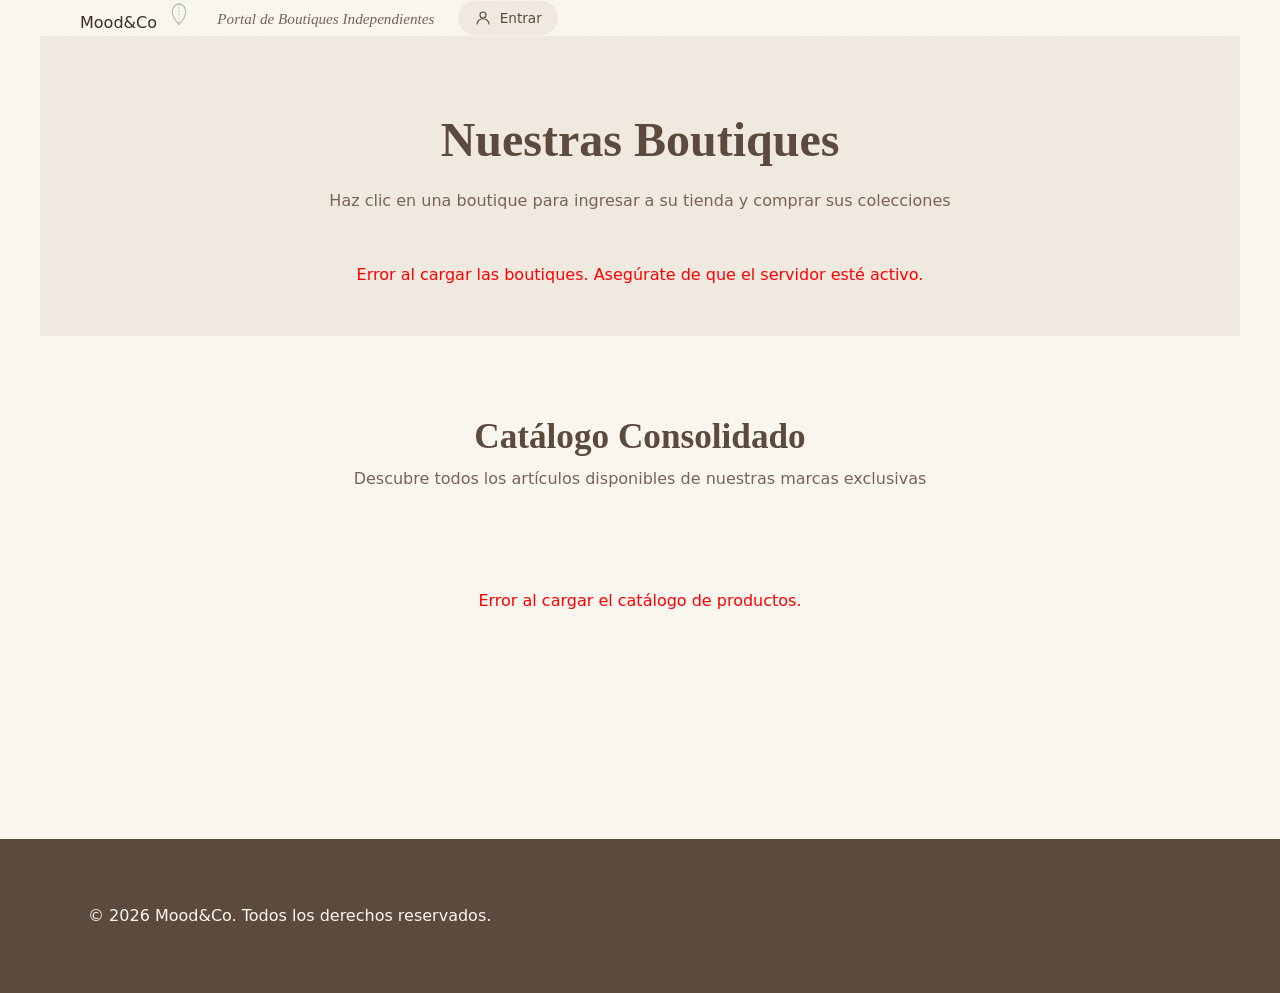
==== Frontend/checkout.html @ 3e592bfa "otravez" ====
<!DOCTYPE html>
<html lang="es">

<head>
  <meta charset="UTF-8" />
  <meta name="viewport" content="width=device-width, initial-scale=1.0" />
  <title>Checkout Seguro — WebRopa</title>

  <link rel="preconnect" href="https://fonts.googleapis.com" />
  <link rel="preconnect" href="https://fonts.gstatic.com" crossorigin />
  <link
    href="https://fonts.googleapis.com/css2?family=Playfair+Display:ital,wght@0,400;0,600;0,700;1,400&family=Poppins:wght@300;400;500;600&display=swap"
    rel="stylesheet" />

  <link rel="stylesheet" href="css/style.css" />
  <link rel="stylesheet" href="css/checkout.css" />
</head>

<body>

  <header class="navbar" role="banner">
    <div class="navbar__inner" style="justify-content: center; position: relative;">
      <a href="carrito.html" id="js-back-link" class="back-link" style="position: absolute; left: 0;">← Volver a la
        bolsa</a>
      <a href="index.html" class="navbar__logo">
        <span class="logo__script">Web</span><span class="logo__block">Ropa</span>
      </a>
    </div>
  </header>

  <main class="checkout-page section-container" id="checkout-main-view">
    <div class="checkout-header">
      <h1 class="checkout-title">Finalizar Compra ✦</h1>
      <nav class="checkout-progress" aria-label="Progreso de compra">
        <ol class="progress-steps">
          <li class="step step--completed">Bolsa</li>
          <li class="step step--active" id="step-envio">Envío y Pago</li>
          <li class="step" id="step-confirmacion">Confirmación</li>
        </ol>
      </nav>
    </div>

    <div class="checkout-layout">

      <div class="checkout-form-section">

        <section class="checkout-panel">
          <h2 class="panel-title">1. Información de Contacto</h2>
          <div class="form-row form-row--2cols">
            <div class="form-group">
              <label for="contacto-nombre">Nombre Completo</label>
              <input type="text" id="contacto-nombre" class="form-input" readonly />
            </div>
            <div class="form-group">
              <label for="contacto-telefono">Teléfono</label>
              <input type="tel" id="contacto-telefono" class="form-input" readonly />
            </div>
          </div>
          <div class="form-row">
            <div class="form-group">
              <label for="contacto-email">Correo Electrónico</label>
              <input type="email" id="contacto-email" class="form-input" readonly />
            </div>
          </div>
        </section>

        <section class="checkout-panel">
          <h2 class="panel-title">2. Método de Entrega</h2>
          <div class="delivery-details-panel"
            style="display: block; border: 1px solid var(--color-border); border-radius: 8px; padding: 1.5rem; background: #fafafa;">
            <div class="store-info-box">
              <h3 style="margin: 0 0 0.5rem 0; font-family: var(--font-serif); color: var(--color-primary);">Tienda
                Seleccionada (Recojo Físico)</h3>
              <p style="margin: 0; color: var(--color-muted); font-size: 0.95rem; line-height: 1.5;">
                <strong>Dirección:</strong> Jr. Los Gatos 123, Tarapoto, San Martín<br>
                <strong>Horario de Atención:</strong> Lunes a Sábado de 09:00 AM a 08:00 PM<br>
                <em>Disponibilidad: El stock será reservado por 10 minutos al confirmar.</em>
              </p>
            </div>
          </div>
        </section>

        <div class="action-container" style="text-align: right; margin-top: 2rem;">
          <button style="color: black;" type="button" id="btn-procesar-orden" class="btn-primary"
            onclick="procesarCreacionPedido()">
            Confirmar Compra ✦
          </button>
        </div>
      </div>

      <aside class="checkout-summary-section">
        <div class="order-summary-card">
          <h2 class="summary-title">Resumen de tu pedido</h2>

          <div class="summary-items-list" id="checkout-items-list-wrap">
          </div>

          <hr class="summary-divider" />

          <div class="coupon-section">
            <label for="cupon-codigo" class="sr-only">Código promocional</label>
            <div class="coupon-input-group">
              <input type="text" id="cupon-codigo" class="form-input" placeholder="Código de cupón" />
              <button type="button" id="btn-aplicar-cupon" class="btn-coupon-action"
                onclick="validarYAplicarDescuento()">Aplicar</button>
            </div>
            <span id="cupon-status-msg" class="coupon-hint" aria-live="polite"></span>
          </div>

          <hr class="summary-divider" />

          <div class="summary-totals">
            <div class="summary-row">
              <span>Subtotal General</span>
              <span id="chk-subtotal">S/. 0.00</span>
            </div>
            <div class="summary-row" id="row-descuento" style="display: none; color: #c94c4c;">
              <span>Descuento aplicado</span>
              <span id="chk-descuento">-S/. 0.00</span>
            </div>
            <div class="summary-row">
              <span>Logística / Envío</span>
              <span id="chk-envio">S/. 0.00</span>
            </div>
            <div class="summary-row summary-row--grand-total">
              <span>Monto Total Final</span>
              <strong id="chk-total">S/. 0.00</strong>
            </div>
          </div>
        </div>
      </aside>
    </div>
  </main>

  <main class="checkout-page section-container" id="checkout-success-view" style="display: none;">
    <div class="success-card">
      <div class="success-icon-wrap">✓</div>
      <h1 class="success-title">¡Gracias por tu compra con alma!</h1>
      <p class="success-subtitle">Tu pago ha sido procesado correctamente y el inventario ha sido actualizado.</p>

      <div class="receipt-box">
        <h2 class="receipt-box__title">Boleta de Venta Electrónica</h2>
        <div class="receipt-row"><strong>Número de Boleta:</strong> <span id="rec-numero">—</span></div>
        <div class="receipt-row"><strong>Cliente Titular:</strong> <span id="rec-cliente">—</span></div>
        <div class="receipt-row"><strong>Estado del Pedido:</strong> <span class="badge badge--success">CONFIRMADO /
            PAGADO</span></div>
        <div class="receipt-row" id="rec-row-codigo-recojo" style="display:none;">
          <strong>Código de Recojo en Tienda:</strong> <code id="rec-codigo-recojo"
            style="background:#F3F6F1; padding:4px 8px; font-weight:600; color:var(--color-sage);">—</code>
        </div>
        <hr style="border:0; border-top:1px dashed #ddd; margin:1rem 0;" />
        <div class="receipt-row"><strong>Monto Total Cancelado:</strong> <strong id="rec-total"
            style="font-size:1.1rem; color:#2A2A2A;">—</strong></div>
      </div>

      <a href="index.html" class="btn-primary"
        style="display:inline-block; text-decoration:none; margin-top:2rem;">Seguir explorando la tienda</a>
    </div>
  </main>

  <footer class="footer">
    <div class="footer__bottom">
      <p>© 2026 WebRopa · Transacciones Seguras.</p>
    </div>
  </footer>

  <script src="config/config.js"></script>
  <script>
    const API_URL = CONFIG.API_URL;

    // Obtener parámetros de URL
    const urlParams = new URLSearchParams(window.location.search);
    const empresaId = urlParams.get('empresa') || null;

    // Ajustar enlace de retorno dinámicamente
    const backLink = document.getElementById('js-back-link');
    if (backLink) {
      backLink.href = empresaId ? `index.html?empresa=${empresaId}` : 'index.html';
      backLink.textContent = '← Volver a la tienda';
    }

    // Cargar y validar sesión del cliente
    const sesion = JSON.parse(localStorage.getItem('webropa_user') || 'null');
    if (!sesion || !sesion.token) {
      alert("Sesión inválida o expirada. Por favor, inicia sesión para procesar tus pedidos.");
      window.location.href = empresaId ? `index.html?empresa=${empresaId}` : 'index.html';
    }

    const TOKEN = sesion.token;
    const USUARIO_ID = sesion.clientId;

    let subtotalBaseCalculado = 0;
    let costoEnvioCalculado = 0.00; // Siempre 0 porque es recojo en tienda
    let descuentoCalculado = 0.00;
    let cuponSeleccionadoObjeto = null;
    let itemsEnBolsaGlobal = [];

    document.addEventListener("DOMContentLoaded", () => {
      verificarSesionYDatos();
      sincronizarCarritoYRecuperar();
    });

    // RF-CL-20: Validación de Autenticación
    function verificarSesionYDatos() {
      fetch(`${API_URL}/usuarios/me`, {
        headers: { 'Authorization': 'Bearer ' + TOKEN }
      })
        .then(res => {
          if (!res.ok) throw new Error("Sesión inválida");
          return res.json();
        })
        .then(user => {
          document.getElementById('contacto-nombre').value = user.nombre || '';
          document.getElementById('contacto-telefono').value = user.telefono || '';
          document.getElementById('contacto-email').value = user.correo || '';
        })
        .catch(() => {
          localStorage.removeItem('webropa_user');
          alert("Sesión inválida o expirada. Por favor, inicia sesión para procesar tus pedidos.");
          window.location.href = empresaId ? `index.html?empresa=${empresaId}` : 'index.html';
        });
    }

    // Sincronizar carrito local (localStorage) a la base de datos (Spring Boot)
    async function sincronizarCarritoYRecuperar() {
      try {
        // 1. Obtener o crear el carrito del usuario en la base de datos
        let resCarrito = await fetch(`${API_URL}/carritos/usuario/${USUARIO_ID}`, {
          headers: { 'Authorization': 'Bearer ' + TOKEN }
        });

        let carrito = null;
        if (resCarrito.ok) {
          carrito = await resCarrito.json();
        } else {
          let resCrear = await fetch(`${API_URL}/carritos/usuario/${USUARIO_ID}`, {
            method: 'POST',
            headers: {
              'Authorization': 'Bearer ' + TOKEN,
              'Content-Type': 'application/json'
            }
          });
          if (resCrear.ok) {
            carrito = await resCrear.json();
          } else {
            throw new Error("No se pudo obtener ni crear el carrito en la base de datos.");
          }
        }

        const carritoId = carrito.id;

        // 2. Obtener los items actuales en la base de datos de este carrito para limpiarlos
        let resItems = await fetch(`${API_URL}/carritoitems`, {
          headers: { 'Authorization': 'Bearer ' + TOKEN }
        });
        if (!resItems.ok) throw new Error("Error al consultar items del carrito");
        const allItems = await resItems.json();
        const itemsAEliminar = allItems.filter(item => item.carrito && item.carrito.id === carritoId);

        for (const item of itemsAEliminar) {
          await fetch(`${API_URL}/carritoitems/${item.id}`, {
            method: 'DELETE',
            headers: { 'Authorization': 'Bearer ' + TOKEN }
          });
        }

        // 3. Insertar items del localStorage
        const allCarts = JSON.parse(localStorage.getItem('webropa_carts') || '{}');
        const localCart = allCarts[empresaId] || [];

        if (localCart.length === 0) {
          alert("Tu bolsa está vacía. Agrega productos antes de realizar el checkout.");
          window.location.href = empresaId ? `index.html?empresa=${empresaId}` : 'index.html';
          return;
        }

        for (const item of localCart) {
          const parts = String(item.product.id).split('-');
          let variantId = parts.length > 1 ? parseInt(parts[1]) : null;

          if (!variantId && item.product.variantes && item.product.variantes.length > 0) {
            variantId = item.product.variantes[0].id;
          }

          if (variantId) {
            await fetch(`${API_URL}/carritoitems`, {
              method: 'POST',
              headers: {
                'Authorization': 'Bearer ' + TOKEN,
                'Content-Type': 'application/json'
              },
              body: JSON.stringify({
                carrito: { id: carritoId },
                variante: { id: variantId },
                cantidad: item.quantity
              })
            });
          }
        }

        // 4. Recuperar y renderizar
        recuperarItemsParaResumen();

      } catch (error) {
        console.error("Error en sincronización del carrito:", error);
        alert("Error al sincronizar tu bolsa de compras. Inténtalo de nuevo.");
      }
    }

    // Recuperar items directamente de la API para sincronización de stock real
    function recuperarItemsParaResumen() {
      fetch(`${API_URL}/carritos/usuario/${USUARIO_ID}`, {
        headers: { 'Authorization': 'Bearer ' + TOKEN }
      })
        .then(res => res.ok ? res.json() : null)
        .then(carrito => {
          if (!carrito) return;
          return fetch(`${API_URL}/carritoitems`, {
            headers: { 'Authorization': 'Bearer ' + TOKEN }
          });
        })
        .then(res => res.json())
        .then(allItems => {
          // Filtrar del lado del cliente de forma rápida
          itemsEnBolsaGlobal = allItems.filter(item => item.carrito && item.carrito.usuario.id === USUARIO_ID);
          renderizarResumenDerecho(itemsEnBolsaGlobal);
        });
    }

    function renderizarResumenDerecho(items) {
      const wrap = document.getElementById("checkout-items-list-wrap");
      wrap.innerHTML = "";
      subtotalBaseCalculado = 0;

      if (items.length === 0) {
        wrap.innerHTML = "<p>No hay artículos válidos para comprar.</p>";
        document.getElementById("btn-procesar-orden").disabled = true;
        return;
      }

      items.forEach(item => {
        const precioUnitario = parseFloat(item.variante.producto.precio);
        const cant = parseInt(item.cantidad);
        const filaTotal = precioUnitario * cant;
        subtotalBaseCalculado += filaTotal;

        const html = `
                <div class="mini-item">
                   <img src="${item.variante.producto.imagen_url || 'https://images.unsplash.com/photo-1515886657613-9f3515b0c78f?w=100&q=80'}" class="mini-item__img" />
                   <div class="mini-item__info">
                       <h4 class="mini-item__name">${item.variante.producto.nombre}</h4>
                       <span class="mini-item__meta">Talla: ${item.variante.talla} | Cantidad: ${cant}</span>
                   </div>
                   <div class="mini-item__price">S/. ${filaTotal.toFixed(2)}</div>
                </div>
            `;
        wrap.insertAdjacentHTML("beforeend", html);
      });

      ejecutarRecalculoMontosTransaccional();
    }

    // RF-CL-22: Selección de Método de Despacho (Removido, solo recojo)
    function alternarMetodoEntrega() {
      // Obsoleto
    }

    // RF-CL-24: Aplicación y validación de Cupones desde la Base de Datos
    function validarYAplicarDescuento() {
      const inputCodigo = document.getElementById("cupon-codigo").value.trim();
      const msg = document.getElementById("cupon-status-msg");

      if (!inputCodigo) {
        msg.textContent = "Ingresa un código de cupón.";
        msg.style.color = "#c94c4c";
        return;
      }

      // Consultamos la API de cupones de Spring Boot
      fetch(`${API_URL}/cupones`, {
        headers: { 'Authorization': 'Bearer ' + TOKEN }
      })
        .then(res => res.json())
        .then(cupones => {
          const encontrado = cupones.find(c => c.codigo.toUpperCase() === inputCodigo.toUpperCase());

          if (!encontrado) {
            throw new Error("El cupón no existe en nuestro registro.");
          }
          if (encontrado.estado !== 'ACTIVO') {
            throw new Error("El código promocional ya no se encuentra activo.");
          }
          if (encontrado.usos_maximos && encontrado.usos_actuales >= encontrado.usos_maximos) {
            throw new Error("El cupón ha agotado su límite de usos permitidos.");
          }
          if (encontrado.minimo_compra && subtotalBaseCalculado < encontrado.minimo_compra) {
            throw new Error(`Este cupón requiere un consumo mínimo de S/. ${encontrado.minimo_compra.toFixed(2)}`);
          }

          // Si pasa las validaciones del backend, calculamos el descuento exacto
          cuponSeleccionadoObjeto = encontrado;
          if (encontrado.tipo === 'PORCENTAJE') {
            descuentoCalculado = subtotalBaseCalculado * (parseFloat(encontrado.valor) / 100);
          } else {
            descuentoCalculado = parseFloat(encontrado.valor);
          }

          // Mostrar en UI
          msg.textContent = "¡Cupón aplicado con éxito! ♡";
          msg.style.color = "var(--color-sage)";
          document.getElementById("row-descuento").style.display = "flex";
          document.getElementById("chk-descuento").textContent = `-S/. ${descuentoCalculado.toFixed(2)}`;

          ejecutarRecalculoMontosTransaccional();
        })
        .catch(err => {
          msg.textContent = err.message || "Error al procesar el cupón.";
          msg.style.color = "#c94c4c";
          cuponSeleccionadoObjeto = null;
          descuentoCalculado = 0.00;
          document.getElementById("row-descuento").style.display = "none";
          ejecutarRecalculoMontosTransaccional();
        });
    }

    // RF-CL-17: Cálculos de montos en tiempo real con 2 decimales
    function ejecutarRecalculoMontosTransaccional() {
      const totalFinal = (subtotalBaseCalculado - descuentoCalculado) + costoEnvioCalculado;

      document.getElementById("chk-subtotal").textContent = `S/. ${subtotalBaseCalculado.toFixed(2)}`;
      document.getElementById("chk-envio").textContent = costoEnvioCalculado === 0 ? "Gratis" : `S/. ${costoEnvioCalculado.toFixed(2)}`;
      document.getElementById("chk-total").textContent = `S/. ${(totalFinal < 0 ? 0 : totalFinal).toFixed(2)}`;
    }

    // RF-CL-21: Guardado del Pedido, bloqueo de stock e invocación a Pasarela de Pago
    function procesarCreacionPedido() {
      const btn = document.getElementById("btn-procesar-orden");

      btn.disabled = true;
      btn.textContent = "Reservando Stock...";

      // Preparar objeto orden conforme espera PedidosController
      const datosPedido = {
        usuario: { id: USUARIO_ID },
        cupon: cuponSeleccionadoObjeto ? { codigo: cuponSeleccionadoObjeto.codigo } : null,
        notas: "Recojo en tienda"
      };

      // Paso A: Crear pedido en Spring Boot (Este endpoint descuenta stock temporalmente)
      fetch(`${API_URL}/pedidos`, {
        method: "POST",
        headers: {
          "Content-Type": "application/json",
          "Authorization": "Bearer " + TOKEN
        },
        body: JSON.stringify(datosPedido)
      })
        .then(res => {
          if (!res.ok) return res.text().then(text => { throw new Error(text) });
          return res.json();
        })
        .then(pedidoInstanciado => {
          // Limpiar carrito local
          const allCarts = JSON.parse(localStorage.getItem('webropa_carts') || '{}');
          delete allCarts[empresaId];
          localStorage.setItem('webropa_carts', JSON.stringify(allCarts));

          // Paso B: Redirigir a Pasarela de Pagos (pago.html)
          window.location.href = `pago.html?pedido_id=${pedidoInstanciado.id}&empresa=${empresaId || ''}`;
        })
        .catch(err => {
          alert(`Error al confirmar compra: ${err.message}`);
          btn.disabled = false;
          btn.textContent = "Confirmar Compra ✦";
        });
    }
  </script>
</body>

</html>
---- Frontend/css/style.css ----
/* ================================================================
   style.css — WebRopa Global Styles
   Alcance: variables, reset, tipografía, navbar, footer,
            modal de auth, drawer del carrito, toasts
   ================================================================ */

/* ── Variables de diseño ──────────────────────────────────── */
:root {
  /* Paleta terrosa / Pinterest warm */
  --color-cream:      #FAF6F0;
  --color-cream-dark: #F0E9DF;
  --color-terracotta: #D8A48F;
  --color-terracotta-dark: #C4896F;
  --color-sage:       #A8B89C;
  --color-sage-dark:  #8DA082;
  --color-mustard:    #E3B23C;
  --color-mustard-dark: #C89A28;
  --color-brown:      #5C4A3D;
  --color-brown-light:#7A6355;
  --color-text:       #3A2E28;
  --color-text-muted: #7A6355;
  --color-white:      #FFFFFF;

  /* Tipografía */
  --font-serif:  'Playfair Display', Georgia, serif;
  --font-sans:   'Poppins', system-ui, sans-serif;

  /* Espaciados y radios */
  --radius-sm:  6px;
  --radius-md:  14px;
  --radius-lg:  24px;
  --radius-xl:  40px;
  --radius-pill:999px;

  /* Sombras cálidas */
  --shadow-sm:  2px 4px 12px rgba(92, 74, 61, 0.12);
  --shadow-md:  4px 8px 24px rgba(92, 74, 61, 0.18);
  --shadow-lg:  6px 16px 40px rgba(92, 74, 61, 0.22);
  --shadow-warm-hover: 6px 10px 30px rgba(216, 164, 143, 0.4);

  /* Transiciones */
  --ease-out-slow: cubic-bezier(0.22, 1, 0.36, 1);
  --transition:  0.35s var(--ease-out-slow);

  /* Layout */
  --max-width:  1200px;
  --navbar-h:   72px;
}

/* ── Reset y base ─────────────────────────────────────────── */
*, *::before, *::after {
  box-sizing: border-box;
  margin: 0;
  padding: 0;
}

html {
  scroll-behavior: smooth;
  font-size: 16px;
}

body {
  font-family: var(--font-sans);
  color: var(--color-text);
  background-color: var(--color-cream);
  /* Paper texture via SVG noise */
  background-image: url("data:image/svg+xml,%3Csvg xmlns='http://www.w3.org/2000/svg' width='400' height='400'%3E%3Cfilter id='noise'%3E%3CfeTurbulence type='fractalNoise' baseFrequency='0.65' numOctaves='3' stitchTiles='stitch'/%3E%3CfeColorMatrix type='saturate' values='0'/%3E%3C/filter%3E%3Crect width='400' height='400' filter='url(%23noise)' opacity='0.035'/%3E%3C/svg%3E");
  min-height: 100vh;
  line-height: 1.65;
  -webkit-font-smoothing: antialiased;
}

img {
  display: block;
  max-width: 100%;
  height: auto;
}

a {
  color: inherit;
  text-decoration: none;
}

ul, ol { list-style: none; }

button {
  cursor: pointer;
  font-family: inherit;
  border: none;
  background: none;
  padding: 0;
}

/* Accesibilidad: clase para ocultar visualmente pero mantener para screen readers */
.sr-only {
  position: absolute;
  width: 1px; height: 1px;
  padding: 0; margin: -1px;
  overflow: hidden;
  clip: rect(0,0,0,0);
  white-space: nowrap;
  border: 0;
}

/* Focus visible global */
:focus-visible {
  outline: 2px dashed var(--color-terracotta);
  outline-offset: 3px;
  border-radius: var(--radius-sm);
}


/* ── Contenedores utilitarios ─────────────────────────────── */
.section-container {
  max-width: var(--max-width);
  margin: 0 auto;
  padding: 0 clamp(1rem, 4vw, 3rem);
}

.section-header {
  margin-bottom: 3rem;
  text-align: center;
}

.section-header--flex {
  display: flex;
  justify-content: space-between;
  align-items: flex-end;
  text-align: left;
  gap: 1.5rem;
  flex-wrap: wrap;
}

.section-title {
  font-family: var(--font-serif);
  font-size: clamp(2rem, 4vw, 3rem);
  font-weight: 700;
  color: var(--color-brown);
  line-height: 1.15;
}

.section-subtitle {
  font-size: 1rem;
  color: var(--color-text-muted);
  margin-top: 0.5rem;
  font-weight: 300;
}


/* ================================================================
   NAVBAR
================================================================ */
.navbar {
  position: sticky;
  top: 0;
  z-index: 100;
  height: var(--navbar-h);
  background-color: var(--color-cream);
  /* Paper texture on navbar */
  background-image: url("data:image/svg+xml,%3Csvg xmlns='http://www.w3.org/2000/svg' width='300' height='300'%3E%3Cfilter id='n'%3E%3CfeTurbulence type='fractalNoise' baseFrequency='0.7' numOctaves='3' stitchTiles='stitch'/%3E%3CfeColorMatrix type='saturate' values='0'/%3E%3C/filter%3E%3Crect width='300' height='300' filter='url(%23n)' opacity='0.04'/%3E%3C/svg%3E");
  border-bottom: 1.5px solid var(--color-terracotta);
  box-shadow: var(--shadow-sm);
}

.navbar__inner {
  max-width: var(--max-width);
  margin: 0 auto;
  padding: 0 clamp(1rem, 4vw, 2.5rem);
  height: 100%;
  display: flex;
  align-items: center;
  gap: 1.5rem;
}

/* Logo */
.navbar__logo {
  display: flex;
  align-items: center;
  gap: 0.4rem;
  text-decoration: none;
  flex-shrink: 0;
}

.logo__script {
  font-family: var(--font-serif);
  font-style: italic;
  font-size: 1.7rem;
  font-weight: 400;
  color: var(--color-terracotta);
  line-height: 1;
}

.logo__block {
  font-family: var(--font-sans);
  font-size: 1.4rem;
  font-weight: 600;
  color: var(--color-brown);
  letter-spacing: -0.5px;
}

.logo__doodle {
  width: 28px;
  height: 28px;
  margin-left: 0.2rem;
  animation: sway 4s ease-in-out infinite;
}

@keyframes sway {
  0%, 100% { transform: rotate(-5deg); }
  50%       { transform: rotate(5deg); }
}

/* Search */
.navbar__search {
  flex: 1;
  max-width: 400px;
  margin: 0 auto;
}

.search-box {
  display: flex;
  align-items: center;
  gap: 0.6rem;
  background: var(--color-cream-dark);
  border: 1.5px solid var(--color-cream-dark);
  border-radius: var(--radius-pill);
  padding: 0.5rem 1.2rem;
  transition: var(--transition);
}

.search-box:focus-within {
  border-color: var(--color-terracotta);
  box-shadow: 0 0 0 3px rgba(216, 164, 143, 0.2);
}

.search-box__icon {
  width: 18px;
  height: 18px;
  color: var(--color-text-muted);
  flex-shrink: 0;
}

.search-box__input {
  flex: 1;
  border: none;
  background: transparent;
  font-family: var(--font-sans);
  font-size: 0.9rem;
  color: var(--color-text);
  outline: none;
}

.search-box__input::placeholder {
  color: var(--color-text-muted);
  font-style: italic;
}

/* Actions */
.navbar__actions {
  display: flex;
  align-items: center;
  gap: 0.75rem;
  flex-shrink: 0;
}

/* User menu */
.user-menu {
  position: relative;
}

.user-menu__trigger {
  display: flex;
  align-items: center;
  gap: 0.45rem;
  padding: 0.5rem 1rem;
  border-radius: var(--radius-pill);
  background: var(--color-cream-dark);
  color: var(--color-brown);
  font-size: 0.85rem;
  font-weight: 500;
  transition: var(--transition);
}

.user-menu__trigger:hover {
  background: var(--color-terracotta);
  color: var(--color-white);
}

.icon-user {
  width: 18px;
  height: 18px;
}

.user-menu__name {
  max-width: 80px;
  white-space: nowrap;
  overflow: hidden;
  text-overflow: ellipsis;
}

/* Dropdown */
.user-menu__dropdown {
  position: absolute;
  top: calc(100% + 8px);
  right: 0;
  min-width: 180px;
  background: var(--color-cream);
  border: 1.5px solid var(--color-cream-dark);
  border-radius: var(--radius-md);
  box-shadow: var(--shadow-md);
  overflow: hidden;
  opacity: 0;
  visibility: hidden;
  transform: translateY(-6px);
  transition: var(--transition);
  z-index: 200;
}

.user-menu__dropdown.is-open {
  opacity: 1;
  visibility: visible;
  transform: translateY(0);
}

.dropdown-item {
  display: block;
  width: 100%;
  text-align: left;
  padding: 0.75rem 1.2rem;
  font-size: 0.9rem;
  color: var(--color-text);
  transition: background 0.2s ease;
}

.dropdown-item:hover {
  background: var(--color-cream-dark);
  color: var(--color-brown);
}

.dropdown-item--cta {
  font-weight: 600;
  color: var(--color-terracotta-dark);
}

.dropdown-item--danger {
  color: #c0392b;
}

.dropdown-divider {
  border: none;
  border-top: 1px solid var(--color-cream-dark);
  margin: 0.25rem 0;
}

/* Cart button */
.cart-trigger {
  position: relative;
  padding: 0.5rem;
  color: var(--color-brown);
  border-radius: var(--radius-md);
  transition: var(--transition);
}

.cart-trigger:hover {
  color: var(--color-terracotta-dark);
  transform: translateY(-2px);
}

.icon-cart {
  width: 26px;
  height: 26px;
}

.cart-trigger__badge {
  position: absolute;
  top: -2px;
  right: -4px;
  background: var(--color-terracotta);
  color: var(--color-white);
  font-size: 0.7rem;
  font-weight: 700;
  min-width: 18px;
  height: 18px;
  border-radius: var(--radius-pill);
  display: flex;
  align-items: center;
  justify-content: center;
  padding: 0 4px;
  border: 2px solid var(--color-cream);
  transform: scale(0);
  transition: transform 0.3s var(--ease-out-slow);
}

.cart-trigger__badge.is-visible {
  transform: scale(1);
}


/* ================================================================
   FOOTER
================================================================ */
.footer {
  background-color: var(--color-brown);
  color: var(--color-cream);
  margin-top: 6rem;
}

.footer__inner {
  max-width: var(--max-width);
  margin: 0 auto;
  padding: 4rem clamp(1rem, 4vw, 3rem);
  display: grid;
  grid-template-columns: 1.5fr 1fr;
  gap: 3rem;
}

@media (max-width: 700px) {
  .footer__inner { grid-template-columns: 1fr; }
}

.footer__logo {
  display: flex;
  align-items: center;
  gap: 0.3rem;
  margin-bottom: 1rem;
}

.footer__logo .logo__script { color: var(--color-terracotta); }
.footer__logo .logo__block  { color: var(--color-cream); }

.footer__tagline {
  font-size: 0.95rem;
  color: rgba(250,246,240,0.7);
  font-style: italic;
  margin-bottom: 1.5rem;
  max-width: 280px;
  line-height: 1.5;
}

.footer__socials {
  display: flex;
  gap: 0.75rem;
}

.social-icon {
  width: 36px;
  height: 36px;
  display: flex;
  align-items: center;
  justify-content: center;
  border: 1.5px solid rgba(250,246,240,0.3);
  border-radius: var(--radius-md);
  color: rgba(250,246,240,0.7);
  transition: var(--transition);
}

.social-icon svg { width: 18px; height: 18px; }

.social-icon:hover {
  border-color: var(--color-terracotta);
  color: var(--color-terracotta);
  transform: translateY(-3px);
}

.footer__links {
  display: grid;
  grid-template-columns: repeat(3, 1fr);
  gap: 2rem;
}

@media (max-width: 600px) {
  .footer__links { grid-template-columns: 1fr 1fr; }
}

.footer__col-title {
  font-family: var(--font-serif);
  font-size: 1rem;
  font-weight: 600;
  color: var(--color-cream);
  margin-bottom: 1rem;
}

.footer__link-list {
  display: flex;
  flex-direction: column;
  gap: 0.65rem;
}

.footer__link-list a {
  font-size: 0.88rem;
  color: rgba(250,246,240,0.65);
  transition: color 0.2s ease;
}

.footer__link-list a:hover {
  color: var(--color-terracotta);
}

.footer__bottom {
  border-top: 1px solid rgba(250,246,240,0.12);
  text-align: center;
  padding: 1.25rem;
  font-size: 0.82rem;
  color: rgba(250,246,240,0.45);
}


/* ================================================================
   MODAL DE AUTH
================================================================ */
.modal-overlay {
  position: fixed;
  inset: 0;
  background: rgba(58,46,40,0.55);
  backdrop-filter: blur(6px);
  -webkit-backdrop-filter: blur(6px);
  z-index: 500;
  display: flex;
  align-items: center;
  justify-content: center;
  padding: 1rem;
  opacity: 0;
  animation: fadeInOverlay 0.3s var(--ease-out-slow) forwards;
}

.modal-overlay[hidden] { display: none; }

@keyframes fadeInOverlay {
  to { opacity: 1; }
}

.auth-modal {
  background: var(--color-cream);
  border-radius: var(--radius-lg);
  box-shadow: var(--shadow-lg);
  max-width: 540px;
  width: 100%;
  overflow: hidden;
  display: grid;
  grid-template-columns: 1fr 2fr;
  position: relative;
  animation: slideUpModal 0.4s var(--ease-out-slow) forwards;
}

@keyframes slideUpModal {
  from { opacity: 0; transform: translateY(30px); }
  to   { opacity: 1; transform: translateY(0); }
}

@media (max-width: 580px) {
  .auth-modal {
    grid-template-columns: 1fr;
    max-width: 400px;
  }
  .auth-modal__deco { display: none; }
}

.auth-modal__close {
  position: absolute;
  top: 1rem;
  right: 1rem;
  z-index: 10;
  width: 32px;
  height: 32px;
  border-radius: 50%;
  background: var(--color-cream-dark);
  display: flex;
  align-items: center;
  justify-content: center;
  color: var(--color-text-muted);
  transition: var(--transition);
}

.auth-modal__close svg { width: 16px; height: 16px; }

.auth-modal__close:hover {
  background: var(--color-terracotta);
  color: var(--color-white);
}

/* Botanical deco column */
.auth-modal__deco {
  background: var(--color-sage);
  background: linear-gradient(160deg, #C8D5BC 0%, #A8B89C 100%);
  display: flex;
  align-items: flex-end;
  justify-content: center;
  padding: 2rem 0 0;
  overflow: hidden;
}

.auth-modal__deco svg {
  width: 90%;
  max-height: 240px;
}

/* Auth content */
.auth-modal__content {
  padding: 2.5rem 2rem 2rem;
}

.auth-tabs {
  display: flex;
  gap: 0;
  border-bottom: 2px solid var(--color-cream-dark);
  margin-bottom: 1.75rem;
}

.auth-tab {
  flex: 1;
  padding: 0.65rem 0;
  font-size: 0.9rem;
  font-weight: 500;
  color: var(--color-text-muted);
  border-bottom: 2px solid transparent;
  margin-bottom: -2px;
  transition: var(--transition);
}

.auth-tab--active {
  color: var(--color-terracotta-dark);
  border-bottom-color: var(--color-terracotta-dark);
}

.auth-panel[hidden] { display: none; }

.auth-form {
  display: flex;
  flex-direction: column;
  gap: 1.1rem;
}

.form-field {
  display: flex;
  flex-direction: column;
  gap: 0.4rem;
}

.form-field__label {
  font-size: 0.8rem;
  font-weight: 600;
  color: var(--color-text-muted);
  letter-spacing: 0.04em;
  text-transform: uppercase;
}

.form-field__input {
  padding: 0.7rem 1rem;
  border: 1.5px solid var(--color-cream-dark);
  border-radius: var(--radius-md);
  font-family: var(--font-sans);
  font-size: 0.9rem;
  color: var(--color-text);
  background: var(--color-cream);
  transition: var(--transition);
  width: 100%;
}

.form-field__input:focus {
  border-color: var(--color-terracotta);
  box-shadow: 0 0 0 3px rgba(216,164,143,0.2);
  outline: none;
}

.form-field__input.is-invalid {
  border-color: #d35454;
}

.form-field__error {
  font-size: 0.78rem;
  color: #c0392b;
  min-height: 1rem;
}

.auth-submit-btn {
  margin-top: 0.5rem;
  padding: 0.8rem 1.5rem;
  background: var(--color-terracotta);
  color: var(--color-white);
  font-family: var(--font-serif);
  font-size: 1rem;
  font-style: italic;
  font-weight: 600;
  border-radius: var(--radius-md);
  /* Sticker-style offset shadow */
  box-shadow: 3px 4px 0px var(--color-terracotta-dark);
  transition: var(--transition);
  width: 100%;
}

.auth-submit-btn:hover {
  background: var(--color-terracotta-dark);
  transform: translate(-1px, -1px);
  box-shadow: 4px 5px 0px var(--color-brown-light);
}

.auth-submit-btn:active {
  transform: translate(1px, 1px);
  box-shadow: 1px 2px 0px var(--color-terracotta-dark);
}

.auth-form__hint {
  font-size: 0.82rem;
  text-align: center;
  color: var(--color-text-muted);
  min-height: 1.2rem;
}

.auth-form__hint.is-error  { color: #c0392b; }
.auth-form__hint.is-success{ color: var(--color-sage-dark); }

/* Credentials reveal */
.credentials-reveal {
  background: rgba(168,184,156,0.15);
  border: 1.5px dashed var(--color-sage);
  border-radius: var(--radius-md);
  padding: 1.5rem;
  display: flex;
  flex-direction: column;
  gap: 1rem;
}

.credentials-reveal[hidden] { display: none; }

.credentials-reveal__header {
  text-align: center;
}

.credentials-reveal__header svg {
  width: 28px; height: 28px;
  margin: 0 auto 0.4rem;
}

.credentials-reveal__header h3 {
  font-family: var(--font-serif);
  font-size: 1.2rem;
  color: var(--color-brown);
}

.credentials-reveal__header p {
  font-size: 0.82rem;
  color: var(--color-text-muted);
}

.credential-box {
  background: var(--color-cream);
  border: 1px solid var(--color-cream-dark);
  border-radius: var(--radius-sm);
  padding: 0.75rem 1rem;
}

.credential-box__label {
  display: block;
  font-size: 0.72rem;
  font-weight: 700;
  color: var(--color-sage-dark);
  text-transform: uppercase;
  letter-spacing: 0.06em;
  margin-bottom: 0.35rem;
}

.credential-box__value-row {
  display: flex;
  align-items: center;
  gap: 0.5rem;
}

.credential-box__value-row code {
  flex: 1;
  font-family: 'Courier New', monospace;
  font-size: 0.82rem;
  color: var(--color-brown);
  word-break: break-all;
}

.copy-btn {
  flex-shrink: 0;
  padding: 0.3rem;
  border-radius: var(--radius-sm);
  color: var(--color-text-muted);
  transition: var(--transition);
}

.copy-btn svg { width: 14px; height: 14px; }

.copy-btn:hover {
  color: var(--color-terracotta-dark);
  background: var(--color-cream-dark);
}


/* ================================================================
   CART DRAWER
================================================================ */
.drawer-overlay {
  position: fixed;
  inset: 0;
  background: rgba(58,46,40,0.45);
  z-index: 400;
  opacity: 0;
  visibility: hidden;
  transition: var(--transition);
}

.drawer-overlay.is-open {
  opacity: 1;
  visibility: visible;
}

.cart-drawer {
  position: fixed;
  top: 0;
  right: 0;
  height: 100dvh;
  width: min(420px, 100vw);
  background: var(--color-cream);
  /* Paper texture */
  background-image: url("data:image/svg+xml,%3Csvg xmlns='http://www.w3.org/2000/svg' width='300' height='300'%3E%3Cfilter id='n'%3E%3CfeTurbulence type='fractalNoise' baseFrequency='0.7' numOctaves='3' stitchTiles='stitch'/%3E%3CfeColorMatrix type='saturate' values='0'/%3E%3C/filter%3E%3Crect width='300' height='300' filter='url(%23n)' opacity='0.04'/%3E%3C/svg%3E");
  z-index: 450;
  display: flex;
  flex-direction: column;
  box-shadow: -6px 0 32px rgba(92,74,61,0.18);
  transform: translateX(100%);
  transition: transform 0.45s var(--ease-out-slow);
}

.cart-drawer.is-open {
  transform: translateX(0);
}

.cart-drawer__header {
  display: flex;
  align-items: center;
  justify-content: space-between;
  padding: 1.5rem 1.75rem;
  border-bottom: 1.5px solid var(--color-cream-dark);
}

.cart-drawer__title {
  font-family: var(--font-serif);
  font-size: 1.4rem;
  font-weight: 600;
  color: var(--color-brown);
}

.cart-drawer__close {
  width: 32px;
  height: 32px;
  border-radius: 50%;
  background: var(--color-cream-dark);
  display: flex;
  align-items: center;
  justify-content: center;
  color: var(--color-text-muted);
  transition: var(--transition);
}

.cart-drawer__close svg { width: 16px; height: 16px; }

.cart-drawer__close:hover {
  background: var(--color-terracotta);
  color: var(--color-white);
}

.cart-drawer__body {
  flex: 1;
  overflow-y: auto;
  padding: 1.5rem 1.75rem;
  display: flex;
  flex-direction: column;
  gap: 1.25rem;
}

/* Empty state */
.cart-empty {
  flex: 1;
  display: flex;
  flex-direction: column;
  align-items: center;
  justify-content: center;
  text-align: center;
  gap: 0.75rem;
  padding: 2rem 0;
}

.cart-empty__illustration {
  width: 120px;
  height: 120px;
  opacity: 0.8;
}

.cart-empty__text {
  font-family: var(--font-serif);
  font-size: 1.2rem;
  color: var(--color-brown);
}

.cart-empty__sub {
  font-size: 0.88rem;
  color: var(--color-text-muted);
}

/* Cart item card */
.cart-item {
  display: flex;
  gap: 1rem;
  align-items: center;
  background: var(--color-cream-dark);
  border-radius: var(--radius-md);
  padding: 0.85rem;
  animation: fadeIn 0.3s var(--ease-out-slow);
}

@keyframes fadeIn {
  from { opacity: 0; transform: translateX(10px); }
  to   { opacity: 1; transform: translateX(0); }
}

.cart-item__img {
  width: 68px;
  height: 68px;
  border-radius: var(--radius-sm);
  object-fit: cover;
  flex-shrink: 0;
}

.cart-item__info {
  flex: 1;
  display: flex;
  flex-direction: column;
  gap: 0.3rem;
}

.cart-item__name {
  font-size: 0.9rem;
  font-weight: 500;
  color: var(--color-brown);
  line-height: 1.3;
}

.cart-item__price {
  font-size: 0.95rem;
  font-weight: 600;
  color: var(--color-terracotta-dark);
}

.cart-item__qty {
  display: flex;
  align-items: center;
  gap: 0.5rem;
  margin-top: 0.2rem;
}

.qty-btn {
  width: 26px;
  height: 26px;
  border-radius: 50%;
  background: var(--color-cream);
  border: 1.5px solid var(--color-terracotta);
  color: var(--color-terracotta-dark);
  font-size: 1rem;
  line-height: 1;
  display: flex;
  align-items: center;
  justify-content: center;
  transition: var(--transition);
}

.qty-btn:hover {
  background: var(--color-terracotta);
  color: var(--color-white);
}

.qty-value {
  font-size: 0.9rem;
  font-weight: 600;
  min-width: 20px;
  text-align: center;
}

.cart-item__remove {
  flex-shrink: 0;
  color: var(--color-text-muted);
  transition: var(--transition);
  padding: 0.3rem;
}

.cart-item__remove svg { width: 16px; height: 16px; }

.cart-item__remove:hover { color: #c0392b; }

/* Cart footer */
.cart-drawer__footer {
  border-top: 1.5px solid var(--color-cream-dark);
  padding: 1.5rem 1.75rem;
}

.cart-drawer__footer[hidden] { display: none; }

.cart-summary {
  display: flex;
  flex-direction: column;
  gap: 0.6rem;
  margin-bottom: 1.25rem;
}

.cart-summary__row {
  display: flex;
  justify-content: space-between;
  font-size: 0.9rem;
  color: var(--color-text-muted);
}

.cart-summary__row--total {
  font-size: 1.1rem;
  font-weight: 700;
  color: var(--color-brown);
  border-top: 1px dashed var(--color-terracotta);
  padding-top: 0.6rem;
  margin-top: 0.2rem;
}

.cart-summary__shipping {
  color: var(--color-sage-dark);
  font-weight: 600;
}

.cart-checkout-btn {
  width: 100%;
  padding: 0.9rem 1.5rem;
  background: var(--color-mustard);
  color: var(--color-brown);
  font-family: var(--font-serif);
  font-size: 1.05rem;
  font-style: italic;
  font-weight: 700;
  border-radius: var(--radius-md);
  box-shadow: 3px 4px 0px var(--color-mustard-dark);
  transition: var(--transition);
}

.cart-checkout-btn:hover {
  background: var(--color-mustard-dark);
  transform: translate(-1px, -1px);
  box-shadow: 4px 5px 0px var(--color-brown-light);
}


/* ================================================================
   TOASTS
================================================================ */
.toast-area {
  position: fixed;
  bottom: 1.5rem;
  right: 1.5rem;
  z-index: 600;
  display: flex;
  flex-direction: column;
  gap: 0.6rem;
  pointer-events: none;
}

.toast {
  background: var(--color-brown);
  color: var(--color-cream);
  padding: 0.8rem 1.2rem;
  border-radius: var(--radius-md);
  font-size: 0.88rem;
  font-weight: 500;
  box-shadow: var(--shadow-md);
  display: flex;
  align-items: center;
  gap: 0.6rem;
  pointer-events: auto;
  animation: toastIn 0.4s var(--ease-out-slow) forwards;
  max-width: 300px;
}

.toast--success { border-left: 3px solid var(--color-sage); }
.toast--error   { border-left: 3px solid #e74c3c; }
.toast--info    { border-left: 3px solid var(--color-mustard); }

@keyframes toastIn {
  from { opacity: 0; transform: translateX(20px); }
  to   { opacity: 1; transform: translateX(0); }
}

.toast.is-leaving {
  animation: toastOut 0.35s var(--ease-out-slow) forwards;
}

@keyframes toastOut {
  to { opacity: 0; transform: translateX(20px); }
}


/* ================================================================
   QUICK ADD MODAL
================================================================ */
.quick-add-modal {
  background: var(--color-white);
  border-radius: var(--radius-md);
  box-shadow: var(--shadow-lg);
  width: 100%;
  max-width: 420px;
  padding: 1.5rem;
  position: relative;
  animation: slideUpModal 0.3s var(--ease-out-slow) forwards;
}

.quick-add-modal__header {
  display: flex;
  justify-content: space-between;
  align-items: flex-start;
  margin-bottom: 1rem;
}

.quick-add-modal__title-wrap {
  display: flex;
  gap: 0.5rem;
  align-items: center;
}

.quick-add-modal__title-wrap .icon-warning {
  width: 24px;
  height: 24px;
  flex-shrink: 0;
}

.quick-add-modal__title {
  font-size: 0.95rem;
  font-weight: 500;
  color: var(--color-text);
  line-height: 1.3;
}

.quick-add-modal__product-info {
  display: flex;
  gap: 1rem;
  align-items: center;
  margin-bottom: 1.25rem;
}

.quick-add-modal__img {
  width: 60px;
  height: 80px;
  object-fit: cover;
  border-radius: var(--radius-sm);
  background: var(--color-cream);
}

.quick-add-modal__details {
  flex: 1;
}

.quick-add-modal__brand {
  font-size: 0.65rem;
  text-transform: uppercase;
  letter-spacing: 1px;
  color: var(--color-text-muted);
  font-weight: 600;
}

.quick-add-modal__name {
  font-family: var(--font-serif);
  font-size: 1rem;
  color: var(--color-brown);
  margin-top: 0.2rem;
}

.quick-add-modal__pricing {
  text-align: right;
}

.quick-add-modal__price {
  font-weight: 600;
  color: var(--color-text);
  display: block;
}

.quick-add-modal__old-price {
  font-size: 0.8rem;
  text-decoration: line-through;
  color: var(--color-text-muted);
}

.quick-add-modal__divider {
  border: none;
  border-top: 1px solid var(--color-cream-dark);
  margin: 0 0 1.25rem;
}

.quick-add-modal__variants {
  display: flex;
  flex-direction: column;
  gap: 1rem;
  margin-bottom: 1.5rem;
}

.variant-group__label {
  display: block;
  font-size: 0.85rem;
  color: var(--color-text);
  margin-bottom: 0.5rem;
}

.color-options, .size-options {
  display: flex;
  flex-wrap: wrap;
  gap: 0.5rem;
}

/* Color Circle */
.color-btn {
  width: 28px;
  height: 28px;
  border-radius: 50%;
  border: 2px solid transparent;
  padding: 2px;
  background-clip: content-box;
  transition: var(--transition);
  outline: none;
  cursor: pointer;
}
.color-btn:hover {
  transform: scale(1.1);
}
.color-btn.is-selected {
  border-color: var(--color-text);
}

/* Size Rectangle */
.size-btn {
  min-width: 40px;
  height: 36px;
  display: flex;
  align-items: center;
  justify-content: center;
  border: 1px solid var(--color-cream-dark);
  border-radius: var(--radius-sm);
  background: var(--color-white);
  font-size: 0.85rem;
  color: var(--color-text-muted);
  transition: var(--transition);
  padding: 0 0.5rem;
}
.size-btn:hover:not(:disabled) {
  border-color: var(--color-terracotta);
  color: var(--color-terracotta);
}
.size-btn.is-selected {
  border-color: var(--color-brown);
  color: var(--color-brown);
  font-weight: 600;
}
.size-btn:disabled {
  opacity: 0.4;
  cursor: not-allowed;
  text-decoration: line-through;
}

.quick-add-modal__footer {
  display: flex;
  justify-content: flex-end;
  align-items: center;
  gap: 1.5rem;
  margin-top: 1rem;
  padding-top: 1rem;
  border-top: 1px solid var(--color-cream-dark);
}

.quick-add-modal__cancel {
  font-size: 0.9rem;
  color: var(--color-text-muted);
  text-decoration: underline;
  transition: color 0.2s;
}
.quick-add-modal__cancel:hover {
  color: var(--color-text);
}

.quick-add-modal__submit {
  background: var(--color-cream-dark);
  color: var(--color-text-muted);
  padding: 0.6rem 1.2rem;
  border-radius: var(--radius-pill);
  font-weight: 600;
  font-size: 0.95rem;
  transition: var(--transition);
}
.quick-add-modal__submit:not(:disabled) {
  background: var(--color-terracotta);
  color: var(--color-white);
}
.quick-add-modal__submit:not(:disabled):hover {
  background: var(--color-terracotta-dark);
  transform: translateY(-1px);
  box-shadow: var(--shadow-sm);
}

/* ================================================================
   SKELETON LOADERS
================================================================ */
.skeleton-card {
  background: linear-gradient(90deg, var(--color-cream-dark) 25%, #EDE5DA 50%, var(--color-cream-dark) 75%);
  background-size: 200% 100%;
  border-radius: var(--radius-lg);
  animation: shimmer 1.5s infinite;
  height: 340px;
}

.skeleton-card--tall  { height: 440px; }
.skeleton-card--short { height: 260px; }

@keyframes shimmer {
  0%   { background-position: 200% 0; }
  100% { background-position: -200% 0; }
}


/* ================================================================
   RESPONSIVE GLOBAL HELPERS
================================================================ */
@media (max-width: 768px) {
  .navbar__search { display: none; }
  .user-menu__name { display: none; }
}
---- Frontend/css/checkout.css ----
/* ==========================================================================
   WEBROPA — CHECKOUT (CHECKOUT.CSS)
   ========================================================================== */

/* Header Minimalista y Progreso */
.checkout-page {
    padding-top: 2rem;
    padding-bottom: 5rem;
}

.checkout-header {
    text-align: center;
    margin-bottom: 3rem;
}

.checkout-title {
    font-family: var(--font-serif);
    font-size: 2.2rem;
    margin-bottom: 1.5rem;
}

.checkout-progress {
    display: inline-block;
}

.progress-steps {
    display: flex;
    list-style: none;
    padding: 0;
    margin: 0;
    gap: 1rem;
    align-items: center;
}

.step {
    font-size: 0.85rem;
    color: var(--color-muted);
    display: flex;
    align-items: center;
}

.step:not(:last-child)::after {
    content: "→";
    margin-left: 1rem;
    opacity: 0.5;
}

.step--active {
    color: var(--color-dark);
    font-weight: 600;
}

.step--completed {
    color: var(--color-sage);
}

/* Layout */
.checkout-layout {
    display: grid;
    grid-template-columns: 1fr;
    gap: 3rem;
}

@media (min-width: 992px) {
    .checkout-layout {
        grid-template-columns: 1.2fr 0.8fr;
        align-items: start;
    }
}

/* Formularios Izquierda */
.checkout-panel {
    background: #fff;
    border: 1px solid rgba(0,0,0,0.06);
    border-radius: var(--radius);
    padding: 2rem;
    margin-bottom: 1.5rem;
}

.panel-title {
    font-family: var(--font-serif);
    font-size: 1.3rem;
    margin: 0 0 1.5rem 0;
    padding-bottom: 1rem;
    border-bottom: 1px solid rgba(0,0,0,0.05);
}

.sub-panel-title {
    font-size: 1rem;
    font-weight: 600;
    margin: 1.5rem 0 1rem 0;
}

.form-row {
    margin-bottom: 1.2rem;
}

.form-row--2cols {
    display: grid;
    grid-template-columns: 1fr 1fr;
    gap: 1rem;
}

.form-group label {
    display: block;
    font-size: 0.85rem;
    font-weight: 500;
    margin-bottom: 0.4rem;
    color: var(--color-dark);
}

.form-input {
    width: 100%;
    padding: 0.8rem 1rem;
    border: 1px solid #ddd;
    border-radius: var(--radius);
    font-family: var(--font-sans);
    font-size: 0.95rem;
    transition: var(--transition);
    box-sizing: border-box;
}

.form-input:focus {
    border-color: var(--color-sage);
    outline: none;
    box-shadow: 0 0 0 3px rgba(168, 184, 156, 0.2);
}

.form-input[readonly] {
    background-color: #f9f9f9;
    color: var(--color-muted);
    cursor: not-allowed;
}

.input-hint {
    display: block;
    font-size: 0.75rem;
    color: var(--color-muted);
    margin-top: 0.3rem;
}

/* Opciones de Entrega (Radios customizados) */
.delivery-options {
    display: flex;
    flex-direction: column;
    gap: 1rem;
}

@media (min-width: 576px) {
    .delivery-options {
        flex-direction: row;
    }
}

.delivery-card {
    flex: 1;
    border: 1px solid #ddd;
    border-radius: var(--radius);
    padding: 1.2rem;
    cursor: pointer;
    transition: var(--transition);
    position: relative;
}

.delivery-card:hover {
    border-color: var(--color-sage);
}

.delivery-card--active {
    border-color: var(--color-sage);
    background-color: rgba(168, 184, 156, 0.05);
}

.delivery-card__header {
    display: flex;
    align-items: center;
    gap: 0.8rem;
    margin-bottom: 0.5rem;
}

.delivery-radio {
    accent-color: var(--color-sage);
    width: 1.2rem;
    height: 1.2rem;
}

.delivery-card__title {
    font-weight: 600;
    color: var(--color-dark);
}

.delivery-card__desc {
    margin: 0;
    font-size: 0.85rem;
    color: var(--color-muted);
    padding-left: 2rem;
}

/* Caja info tienda */
.store-info-box {
    background-color: var(--color-sage-light);
    border: 1px solid rgba(168, 184, 156, 0.3);
    padding: 1.5rem;
    border-radius: var(--radius);
    text-align: center;
    margin-top: 1rem;
}

/* Resumen Derecha */
.checkout-summary-section {
    position: sticky;
    top: 2rem;
}

.order-summary-card {
    background: #fafafa;
    border: 1px solid #eee;
    border-radius: var(--radius);
    padding: 2rem;
}

.summary-title {
    font-family: var(--font-serif);
    font-size: 1.2rem;
    margin: 0 0 1.5rem 0;
}

.mini-item {
    display: grid;
    grid-template-columns: 60px 1fr auto;
    gap: 1rem;
    align-items: center;
    margin-bottom: 1rem;
}

.mini-item__img {
    width: 100%;
    aspect-ratio: 3/4;
    object-fit: cover;
    border-radius: 4px;
}

.mini-item__name {
    font-size: 0.9rem;
    margin: 0 0 0.2rem 0;
}

.mini-item__meta {
    font-size: 0.75rem;
    color: var(--color-muted);
}

.mini-item__price {
    font-weight: 500;
    font-size: 0.95rem;
}

/* Cupones */
.coupon-input-group {
    display: flex;
    gap: 0.5rem;
}

.btn-apply-coupon {
    background-color: #ddd;
    border: none;
    padding: 0 1.5rem;
    border-radius: var(--radius);
    font-family: var(--font-sans);
    font-weight: 500;
    color: #666;
    cursor: not-allowed;
}

/* Totales */
.summary-totals {
    display: flex;
    flex-direction: column;
    gap: 0.8rem;
}

.summary-row {
    display: flex;
    justify-content: space-between;
    font-size: 0.9rem;
    color: var(--color-muted);
}

.summary-row--grand-total {
    font-size: 1.1rem;
    color: var(--color-dark);
    margin-top: 0.5rem;
    padding-top: 1rem;
    border-top: 1px dashed #ddd;
}

.trust-badges {
    display: flex;
    align-items: center;
    justify-content: center;
    gap: 0.5rem;
    margin-top: 2rem;
    color: var(--color-muted);
    font-size: 0.8rem;
}

.trust-badges svg {
    width: 18px;
    height: 18px;
}

.btn-primary {
    background-color: var(--color-dark);
    color: #fff;
    border: none;
    padding: 1.2rem 3rem;
    font-family: var(--font-sans);
    font-size: 1rem;
    font-weight: 500;
    border-radius: var(--radius);
    cursor: pointer;
    transition: var(--transition);
}

.btn-primary:hover {
    background-color: var(--color-sage);
}
/* Extensiones Transaccionales para css/checkout.css */

.payment-methods {
    display: flex;
    flex-direction: column;
    gap: 0.8rem;
    margin-top: 1rem;
}

.payment-option {
    display: flex;
    align-items: center;
    gap: 0.8rem;
    padding: 1rem;
    border: 1px solid #eee;
    border-radius: var(--radius);
    cursor: pointer;
    font-size: 0.9rem;
    transition: var(--transition);
}

.payment-option:hover {
    background-color: #fafafa;
    border-color: var(--color-sage);
}

.payment-option input {
    accent-color: var(--color-sage);
    width: 1.1rem;
    height: 1.1rem;
}

/* Cupones UI */
.coupon-input-group {
    display: flex;
    gap: 0.5rem;
}

.btn-coupon-action {
    background-color: var(--color-dark);
    color: white;
    border: none;
    padding: 0 1.5rem;
    border-radius: var(--radius);
    font-family: var(--font-sans);
    font-weight: 500;
    cursor: pointer;
    transition: var(--transition);
}

.btn-coupon-action:hover {
    background-color: var(--color-terracotta);
}

.coupon-hint {
    display: block;
    font-size: 0.75rem;
    margin-top: 0.4rem;
    font-weight: 500;
}

/* Pantalla de Éxito de Compra */
.success-card {
    background: white;
    max-width: 600px;
    margin: 4rem auto;
    padding: 3rem 2rem;
    border-radius: var(--radius);
    text-align: center;
    border: 1px solid rgba(0,0,0,0.05);
    box-shadow: 0 10px 30px rgba(0,0,0,0.02);
}

.success-icon-wrap {
    width: 60px;
    height: 60px;
    background-color: rgba(168, 184, 156, 0.1);
    color: var(--color-sage);
    font-size: 2rem;
    display: flex;
    align-items: center;
    justify-content: center;
    border-radius: 50%;
    margin: 0 auto 1.5rem auto;
}

.success-title {
    font-family: var(--font-serif);
    font-size: 2rem;
    font-weight: 400;
    margin: 0 0 0.5rem 0;
}

.success-subtitle {
    color: var(--color-muted);
    font-size: 0.95rem;
    margin: 0 0 2.5rem 0;
}

.receipt-box {
    background-color: #FAF8F5;
    border: 1px dashed #ddd;
    border-radius: var(--radius);
    padding: 1.5rem;
    text-align: left;
}

.receipt-box__title {
    font-family: var(--font-serif);
    font-size: 1.2rem;
    margin: 0 0 1rem 0;
    border-bottom: 1px solid rgba(0,0,0,0.05);
    padding-bottom: 0.5rem;
}

.receipt-row {
    display: flex;
    justify-content: space-between;
    font-size: 0.9rem;
    margin-bottom: 0.6rem;
    color: #555;
}

.receipt-row strong {
    color: var(--color-dark);
}

.badge {
    padding: 2px 8px;
    font-size: 0.75rem;
    font-weight: 600;
    border-radius: 2px;
}

.badge--success {
    background-color: rgba(168, 184, 156, 0.2);
    color: #5e6f54;
}
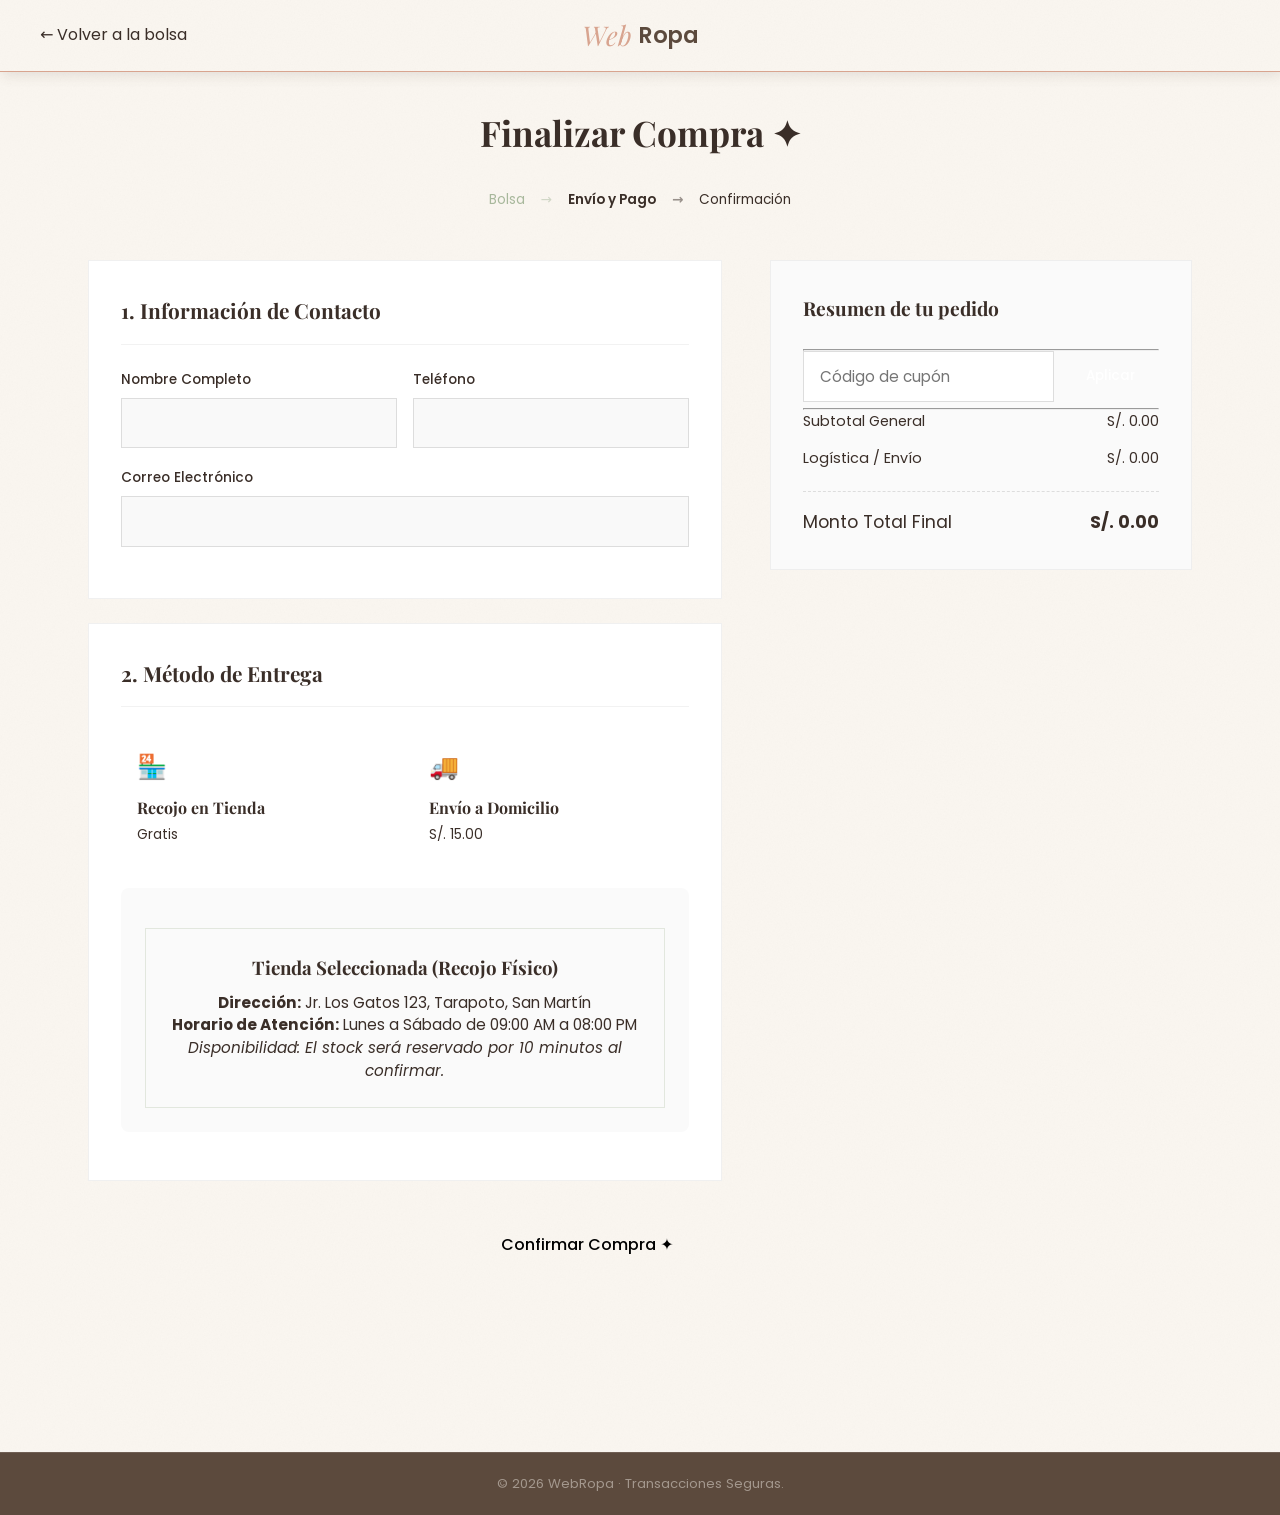
==== commit 1f6b681a: "delivery, pero falta mucho" ====
--- a/Frontend/checkout.html
+++ b/Frontend/checkout.html
@@ -66,11 +66,24 @@
 
         <section class="checkout-panel">
           <h2 class="panel-title">2. Método de Entrega</h2>
-          <div class="delivery-details-panel"
-            style="display: block; border: 1px solid var(--color-border); border-radius: 8px; padding: 1.5rem; background: #fafafa;">
+          
+          <div class="delivery-method-selector" style="display: flex; gap: 1rem; margin-bottom: 1.5rem;">
+            <div id="method-recojo" class="method-card active" onclick="seleccionarMetodoEntrega('RECOJO_TIENDA')" style="flex: 1; border: 2px solid var(--color-primary); border-radius: 8px; padding: 1rem; cursor: pointer; background: #fff; transition: all 0.3s ease;">
+              <div style="font-size: 1.5rem; margin-bottom: 0.5rem;">🏪</div>
+              <strong style="display: block; font-family: var(--font-serif); color: var(--color-primary);">Recojo en Tienda</strong>
+              <span style="font-size: 0.85rem; color: var(--color-muted);">Gratis</span>
+            </div>
+            <div id="method-delivery" class="method-card" onclick="seleccionarMetodoEntrega('DELIVERY')" style="flex: 1; border: 1px solid var(--color-border); border-radius: 8px; padding: 1rem; cursor: pointer; background: #fff; transition: all 0.3s ease;">
+              <div style="font-size: 1.5rem; margin-bottom: 0.5rem;">🚚</div>
+              <strong style="display: block; font-family: var(--font-serif); color: var(--color-primary);">Envío a Domicilio</strong>
+              <span style="font-size: 0.85rem; color: var(--color-muted);">S/. 15.00</span>
+            </div>
+          </div>
+
+          <!-- RECOJO DETALLES -->
+          <div id="panel-recojo-detalles" class="delivery-details-panel" style="display: block; border: 1px solid var(--color-border); border-radius: 8px; padding: 1.5rem; background: #fafafa; margin-bottom: 1rem;">
             <div class="store-info-box">
-              <h3 style="margin: 0 0 0.5rem 0; font-family: var(--font-serif); color: var(--color-primary);">Tienda
-                Seleccionada (Recojo Físico)</h3>
+              <h3 style="margin: 0 0 0.5rem 0; font-family: var(--font-serif); color: var(--color-primary);">Tienda Seleccionada (Recojo Físico)</h3>
               <p style="margin: 0; color: var(--color-muted); font-size: 0.95rem; line-height: 1.5;">
                 <strong>Dirección:</strong> Jr. Los Gatos 123, Tarapoto, San Martín<br>
                 <strong>Horario de Atención:</strong> Lunes a Sábado de 09:00 AM a 08:00 PM<br>
@@ -78,6 +91,43 @@
               </p>
             </div>
           </div>
+
+          <!-- DELIVERY FORM -->
+          <div id="panel-delivery-formulario" style="display: none; border: 1px solid var(--color-border); border-radius: 8px; padding: 1.5rem; background: #fafafa; margin-bottom: 1rem;">
+            <h3 style="margin: 0 0 1rem 0; font-family: var(--font-serif); color: var(--color-primary);">Datos de Envío</h3>
+            <div class="form-row form-row--2cols" style="margin-bottom: 1rem;">
+              <div class="form-group">
+                <label for="envio-destinatario">Nombre Destinatario</label>
+                <input type="text" id="envio-destinatario" class="form-input" placeholder="Nombre completo" />
+              </div>
+              <div class="form-group">
+                <label for="envio-telefono">Teléfono Contacto</label>
+                <input type="text" id="envio-telefono" class="form-input" placeholder="Ej: 999888777" />
+              </div>
+            </div>
+            <div class="form-row" style="margin-bottom: 1rem;">
+              <div class="form-group">
+                <label for="envio-direccion">Dirección Completa (Calle, Nro, Dpto/Mza)</label>
+                <input type="text" id="envio-direccion" class="form-input" placeholder="Av. Principal 123..." />
+              </div>
+            </div>
+            <div class="form-row form-row--2cols">
+              <div class="form-group">
+                <label for="envio-distrito">Distrito</label>
+                <select id="envio-distrito" class="form-input" style="height: 42px; padding: 0 0.75rem; border-radius: 8px; border: 1px solid #e0e0e0; background: #fafafa; width: 100%;">
+                  <option value="Tarapoto">Tarapoto</option>
+                  <option value="Morales">Morales</option>
+                  <option value="Banda de Shilcayo">Banda de Shilcayo</option>
+                </select>
+              </div>
+              <div class="form-group">
+                <label for="envio-referencia">Referencia de ubicación</label>
+                <input type="text" id="envio-referencia" class="form-input" placeholder="Frente al parque, portón marrón..." />
+              </div>
+            </div>
+          </div>
+          
+          <input type="hidden" id="chk-entrega-tipo" value="RECOJO_TIENDA" />
         </section>
 
         <div class="action-container" style="text-align: right; margin-top: 2rem;">
@@ -213,6 +263,14 @@
           document.getElementById('contacto-nombre').value = user.nombre || '';
           document.getElementById('contacto-telefono').value = user.telefono || '';
           document.getElementById('contacto-email').value = user.correo || '';
+          
+          // Auto-llenar campos de despacho
+          if (document.getElementById('envio-destinatario')) {
+            document.getElementById('envio-destinatario').value = user.nombre || '';
+          }
+          if (document.getElementById('envio-telefono')) {
+            document.getElementById('envio-telefono').value = user.telefono || '';
+          }
         })
         .catch(() => {
           localStorage.removeItem('webropa_user');
@@ -353,16 +411,50 @@
                    </div>
                    <div class="mini-item__price">S/. ${filaTotal.toFixed(2)}</div>
                 </div>
-            `;
         wrap.insertAdjacentHTML("beforeend", html);
       });
 
       ejecutarRecalculoMontosTransaccional();
     }
 
-    // RF-CL-22: Selección de Método de Despacho (Removido, solo recojo)
-    function alternarMetodoEntrega() {
-      // Obsoleto
+    // Selección de método de entrega (Recojo o Delivery)
+    function seleccionarMetodoEntrega(metodo) {
+      document.getElementById("chk-entrega-tipo").value = metodo;
+      
+      const cardRecojo = document.getElementById("method-recojo");
+      const cardDelivery = document.getElementById("method-delivery");
+      const panelRecojo = document.getElementById("panel-recojo-detalles");
+      const panelDelivery = document.getElementById("panel-delivery-formulario");
+      
+      if (metodo === 'DELIVERY') {
+        cardRecojo.classList.remove("active");
+        cardRecojo.style.borderColor = "var(--color-border)";
+        cardRecojo.style.borderWidth = "1px";
+        
+        cardDelivery.classList.add("active");
+        cardDelivery.style.borderColor = "var(--color-primary)";
+        cardDelivery.style.borderWidth = "2px";
+        
+        panelRecojo.style.display = "none";
+        panelDelivery.style.display = "block";
+        
+        costoEnvioCalculado = 15.00;
+      } else {
+        cardDelivery.classList.remove("active");
+        cardDelivery.style.borderColor = "var(--color-border)";
+        cardDelivery.style.borderWidth = "1px";
+        
+        cardRecojo.classList.add("active");
+        cardRecojo.style.borderColor = "var(--color-primary)";
+        cardRecojo.style.borderWidth = "2px";
+        
+        panelDelivery.style.display = "none";
+        panelRecojo.style.display = "block";
+        
+        costoEnvioCalculado = 0.00;
+      }
+      
+      ejecutarRecalculoMontosTransaccional();
     }
 
     // RF-CL-24: Aplicación y validación de Cupones desde la Base de Datos
@@ -439,12 +531,39 @@
       btn.disabled = true;
       btn.textContent = "Reservando Stock...";
 
+      const tipoEntrega = document.getElementById("chk-entrega-tipo").value;
+
       // Preparar objeto orden conforme espera PedidosController
       const datosPedido = {
         usuario: { id: USUARIO_ID },
         cupon: cuponSeleccionadoObjeto ? { codigo: cuponSeleccionadoObjeto.codigo } : null,
-        notas: "Recojo en tienda"
+        tipo_entrega: tipoEntrega,
+        costo_envio: costoEnvioCalculado
       };
+
+      if (tipoEntrega === 'DELIVERY') {
+        const direccion = document.getElementById("envio-direccion").value.trim();
+        const distrito = document.getElementById("envio-distrito").value.trim();
+        const referencia = document.getElementById("envio-referencia").value.trim();
+        const destinatario = document.getElementById("envio-destinatario").value.trim();
+        const telefono = document.getElementById("envio-telefono").value.trim();
+
+        if (!direccion || !distrito || !destinatario || !telefono) {
+          alert("Por favor completa los campos obligatorios de envío: Dirección, Distrito, Destinatario y Teléfono.");
+          btn.disabled = false;
+          btn.textContent = "Confirmar Compra ✦";
+          return;
+        }
+
+        datosPedido.direccion_envio = direccion;
+        datosPedido.distrito_envio = distrito;
+        datosPedido.referencia_envio = referencia;
+        datosPedido.destinatario_nombre = destinatario;
+        datosPedido.destinatario_telefono = telefono;
+        datosPedido.notas = "Envío a domicilio";
+      } else {
+        datosPedido.notas = "Recojo en tienda";
+      }
 
       // Paso A: Crear pedido en Spring Boot (Este endpoint descuenta stock temporalmente)
       fetch(`${API_URL}/pedidos`, {
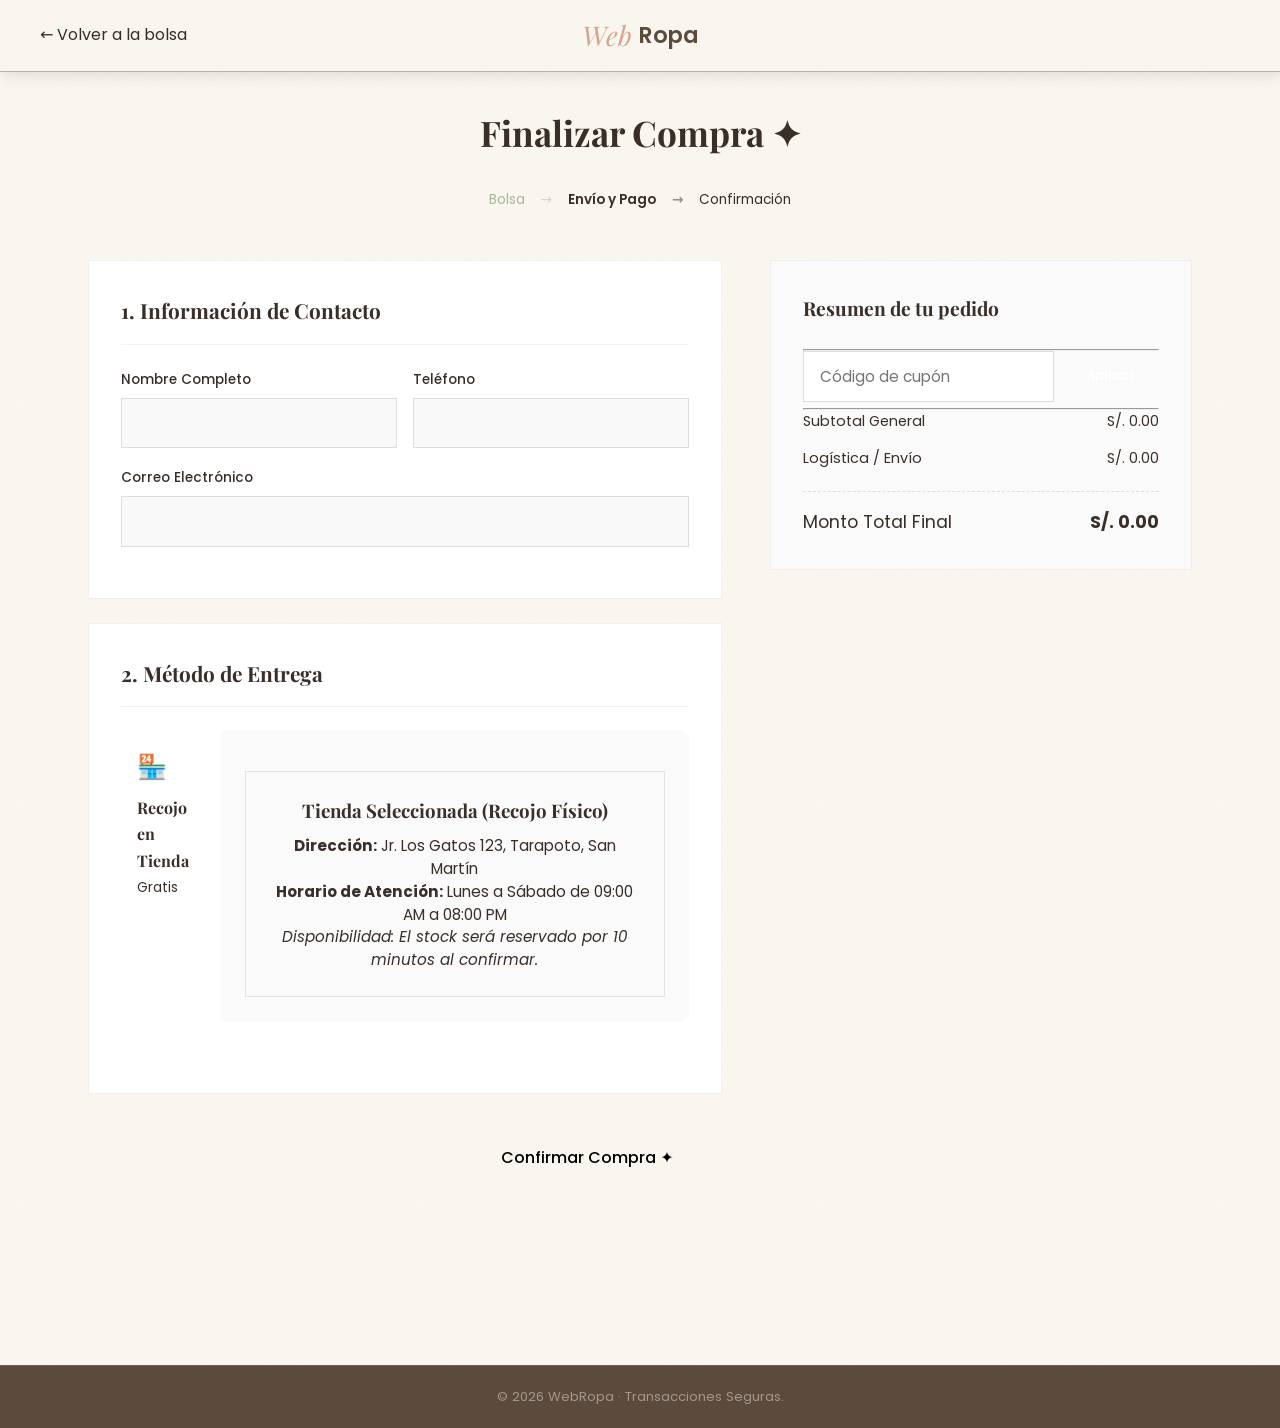
==== commit 9407d954: "haciendo cosas de superadmin" ====
--- a/Frontend/checkout.html
+++ b/Frontend/checkout.html
@@ -73,12 +73,7 @@
               <strong style="display: block; font-family: var(--font-serif); color: var(--color-primary);">Recojo en Tienda</strong>
               <span style="font-size: 0.85rem; color: var(--color-muted);">Gratis</span>
             </div>
-            <div id="method-delivery" class="method-card" onclick="seleccionarMetodoEntrega('DELIVERY')" style="flex: 1; border: 1px solid var(--color-border); border-radius: 8px; padding: 1rem; cursor: pointer; background: #fff; transition: all 0.3s ease;">
-              <div style="font-size: 1.5rem; margin-bottom: 0.5rem;">🚚</div>
-              <strong style="display: block; font-family: var(--font-serif); color: var(--color-primary);">Envío a Domicilio</strong>
-              <span style="font-size: 0.85rem; color: var(--color-muted);">S/. 15.00</span>
-            </div>
-          </div>
+
 
           <!-- RECOJO DETALLES -->
           <div id="panel-recojo-detalles" class="delivery-details-panel" style="display: block; border: 1px solid var(--color-border); border-radius: 8px; padding: 1.5rem; background: #fafafa; margin-bottom: 1rem;">
@@ -92,41 +87,7 @@
             </div>
           </div>
 
-          <!-- DELIVERY FORM -->
-          <div id="panel-delivery-formulario" style="display: none; border: 1px solid var(--color-border); border-radius: 8px; padding: 1.5rem; background: #fafafa; margin-bottom: 1rem;">
-            <h3 style="margin: 0 0 1rem 0; font-family: var(--font-serif); color: var(--color-primary);">Datos de Envío</h3>
-            <div class="form-row form-row--2cols" style="margin-bottom: 1rem;">
-              <div class="form-group">
-                <label for="envio-destinatario">Nombre Destinatario</label>
-                <input type="text" id="envio-destinatario" class="form-input" placeholder="Nombre completo" />
-              </div>
-              <div class="form-group">
-                <label for="envio-telefono">Teléfono Contacto</label>
-                <input type="text" id="envio-telefono" class="form-input" placeholder="Ej: 999888777" />
-              </div>
-            </div>
-            <div class="form-row" style="margin-bottom: 1rem;">
-              <div class="form-group">
-                <label for="envio-direccion">Dirección Completa (Calle, Nro, Dpto/Mza)</label>
-                <input type="text" id="envio-direccion" class="form-input" placeholder="Av. Principal 123..." />
-              </div>
-            </div>
-            <div class="form-row form-row--2cols">
-              <div class="form-group">
-                <label for="envio-distrito">Distrito</label>
-                <select id="envio-distrito" class="form-input" style="height: 42px; padding: 0 0.75rem; border-radius: 8px; border: 1px solid #e0e0e0; background: #fafafa; width: 100%;">
-                  <option value="Tarapoto">Tarapoto</option>
-                  <option value="Morales">Morales</option>
-                  <option value="Banda de Shilcayo">Banda de Shilcayo</option>
-                </select>
-              </div>
-              <div class="form-group">
-                <label for="envio-referencia">Referencia de ubicación</label>
-                <input type="text" id="envio-referencia" class="form-input" placeholder="Frente al parque, portón marrón..." />
-              </div>
-            </div>
-          </div>
-          
+
           <input type="hidden" id="chk-entrega-tipo" value="RECOJO_TIENDA" />
         </section>
 
@@ -417,45 +378,6 @@
       ejecutarRecalculoMontosTransaccional();
     }
 
-    // Selección de método de entrega (Recojo o Delivery)
-    function seleccionarMetodoEntrega(metodo) {
-      document.getElementById("chk-entrega-tipo").value = metodo;
-      
-      const cardRecojo = document.getElementById("method-recojo");
-      const cardDelivery = document.getElementById("method-delivery");
-      const panelRecojo = document.getElementById("panel-recojo-detalles");
-      const panelDelivery = document.getElementById("panel-delivery-formulario");
-      
-      if (metodo === 'DELIVERY') {
-        cardRecojo.classList.remove("active");
-        cardRecojo.style.borderColor = "var(--color-border)";
-        cardRecojo.style.borderWidth = "1px";
-        
-        cardDelivery.classList.add("active");
-        cardDelivery.style.borderColor = "var(--color-primary)";
-        cardDelivery.style.borderWidth = "2px";
-        
-        panelRecojo.style.display = "none";
-        panelDelivery.style.display = "block";
-        
-        costoEnvioCalculado = 15.00;
-      } else {
-        cardDelivery.classList.remove("active");
-        cardDelivery.style.borderColor = "var(--color-border)";
-        cardDelivery.style.borderWidth = "1px";
-        
-        cardRecojo.classList.add("active");
-        cardRecojo.style.borderColor = "var(--color-primary)";
-        cardRecojo.style.borderWidth = "2px";
-        
-        panelDelivery.style.display = "none";
-        panelRecojo.style.display = "block";
-        
-        costoEnvioCalculado = 0.00;
-      }
-      
-      ejecutarRecalculoMontosTransaccional();
-    }
 
     // RF-CL-24: Aplicación y validación de Cupones desde la Base de Datos
     function validarYAplicarDescuento() {
@@ -517,10 +439,9 @@
 
     // RF-CL-17: Cálculos de montos en tiempo real con 2 decimales
     function ejecutarRecalculoMontosTransaccional() {
-      const totalFinal = (subtotalBaseCalculado - descuentoCalculado) + costoEnvioCalculado;
+      const totalFinal = (subtotalBaseCalculado - descuentoCalculado);
 
       document.getElementById("chk-subtotal").textContent = `S/. ${subtotalBaseCalculado.toFixed(2)}`;
-      document.getElementById("chk-envio").textContent = costoEnvioCalculado === 0 ? "Gratis" : `S/. ${costoEnvioCalculado.toFixed(2)}`;
       document.getElementById("chk-total").textContent = `S/. ${(totalFinal < 0 ? 0 : totalFinal).toFixed(2)}`;
     }
 
@@ -537,33 +458,9 @@
       const datosPedido = {
         usuario: { id: USUARIO_ID },
         cupon: cuponSeleccionadoObjeto ? { codigo: cuponSeleccionadoObjeto.codigo } : null,
-        tipo_entrega: tipoEntrega,
-        costo_envio: costoEnvioCalculado
+        tipo_entrega: 'RECOJO_TIENDA',
+        notas: "Recojo en tienda"
       };
-
-      if (tipoEntrega === 'DELIVERY') {
-        const direccion = document.getElementById("envio-direccion").value.trim();
-        const distrito = document.getElementById("envio-distrito").value.trim();
-        const referencia = document.getElementById("envio-referencia").value.trim();
-        const destinatario = document.getElementById("envio-destinatario").value.trim();
-        const telefono = document.getElementById("envio-telefono").value.trim();
-
-        if (!direccion || !distrito || !destinatario || !telefono) {
-          alert("Por favor completa los campos obligatorios de envío: Dirección, Distrito, Destinatario y Teléfono.");
-          btn.disabled = false;
-          btn.textContent = "Confirmar Compra ✦";
-          return;
-        }
-
-        datosPedido.direccion_envio = direccion;
-        datosPedido.distrito_envio = distrito;
-        datosPedido.referencia_envio = referencia;
-        datosPedido.destinatario_nombre = destinatario;
-        datosPedido.destinatario_telefono = telefono;
-        datosPedido.notas = "Envío a domicilio";
-      } else {
-        datosPedido.notas = "Recojo en tienda";
-      }
 
       // Paso A: Crear pedido en Spring Boot (Este endpoint descuenta stock temporalmente)
       fetch(`${API_URL}/pedidos`, {
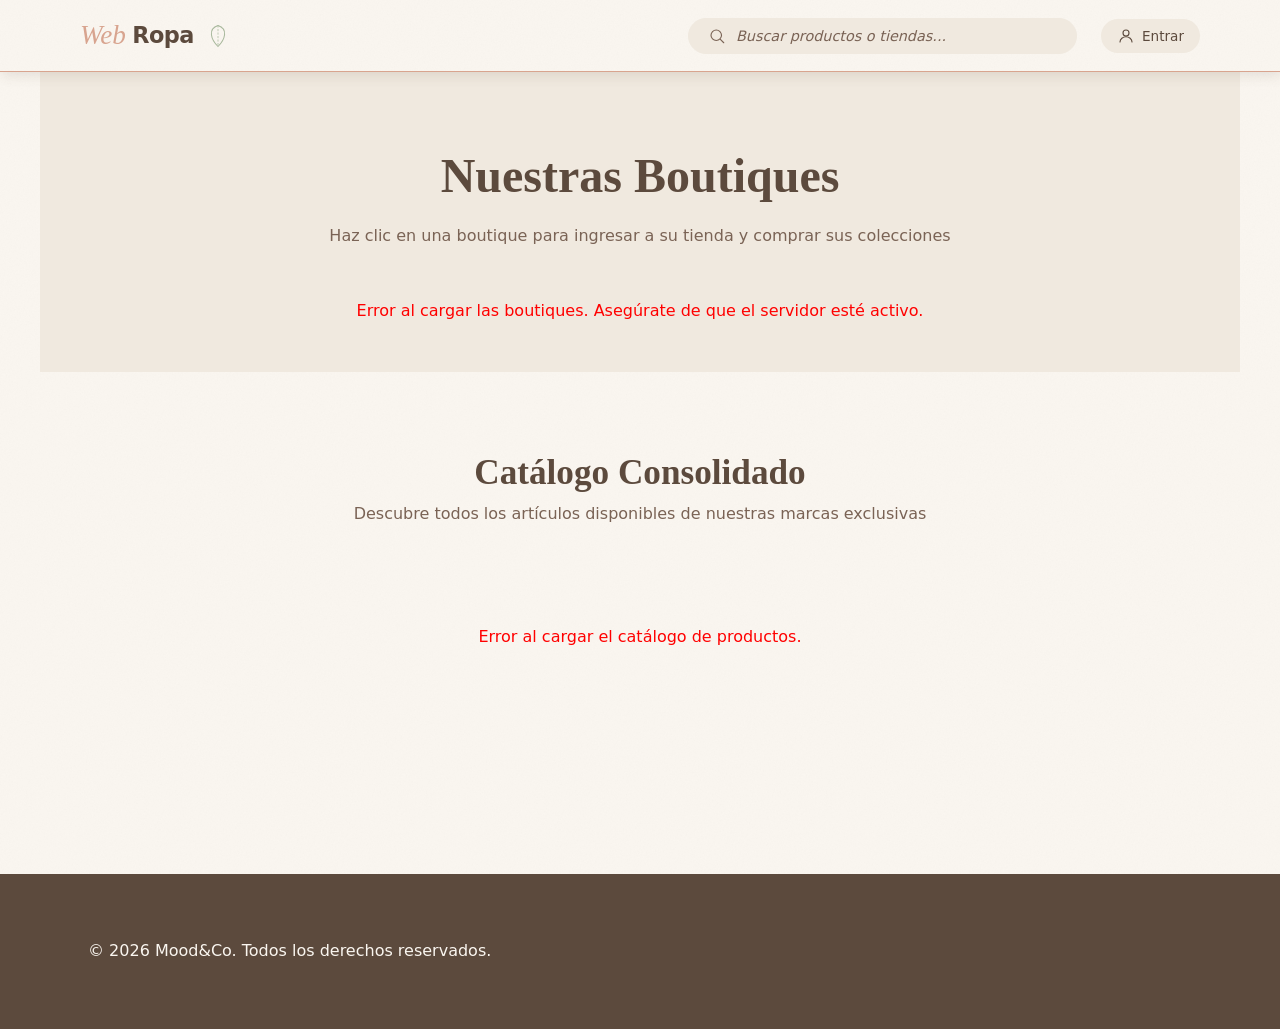
==== commit d309dfc2: "cosas" ====
--- a/Frontend/checkout.html
+++ b/Frontend/checkout.html
@@ -371,7 +371,7 @@
                        <span class="mini-item__meta">Talla: ${item.variante.talla} | Cantidad: ${cant}</span>
                    </div>
                    <div class="mini-item__price">S/. ${filaTotal.toFixed(2)}</div>
-                </div>
+                </div>`;
         wrap.insertAdjacentHTML("beforeend", html);
       });
 
